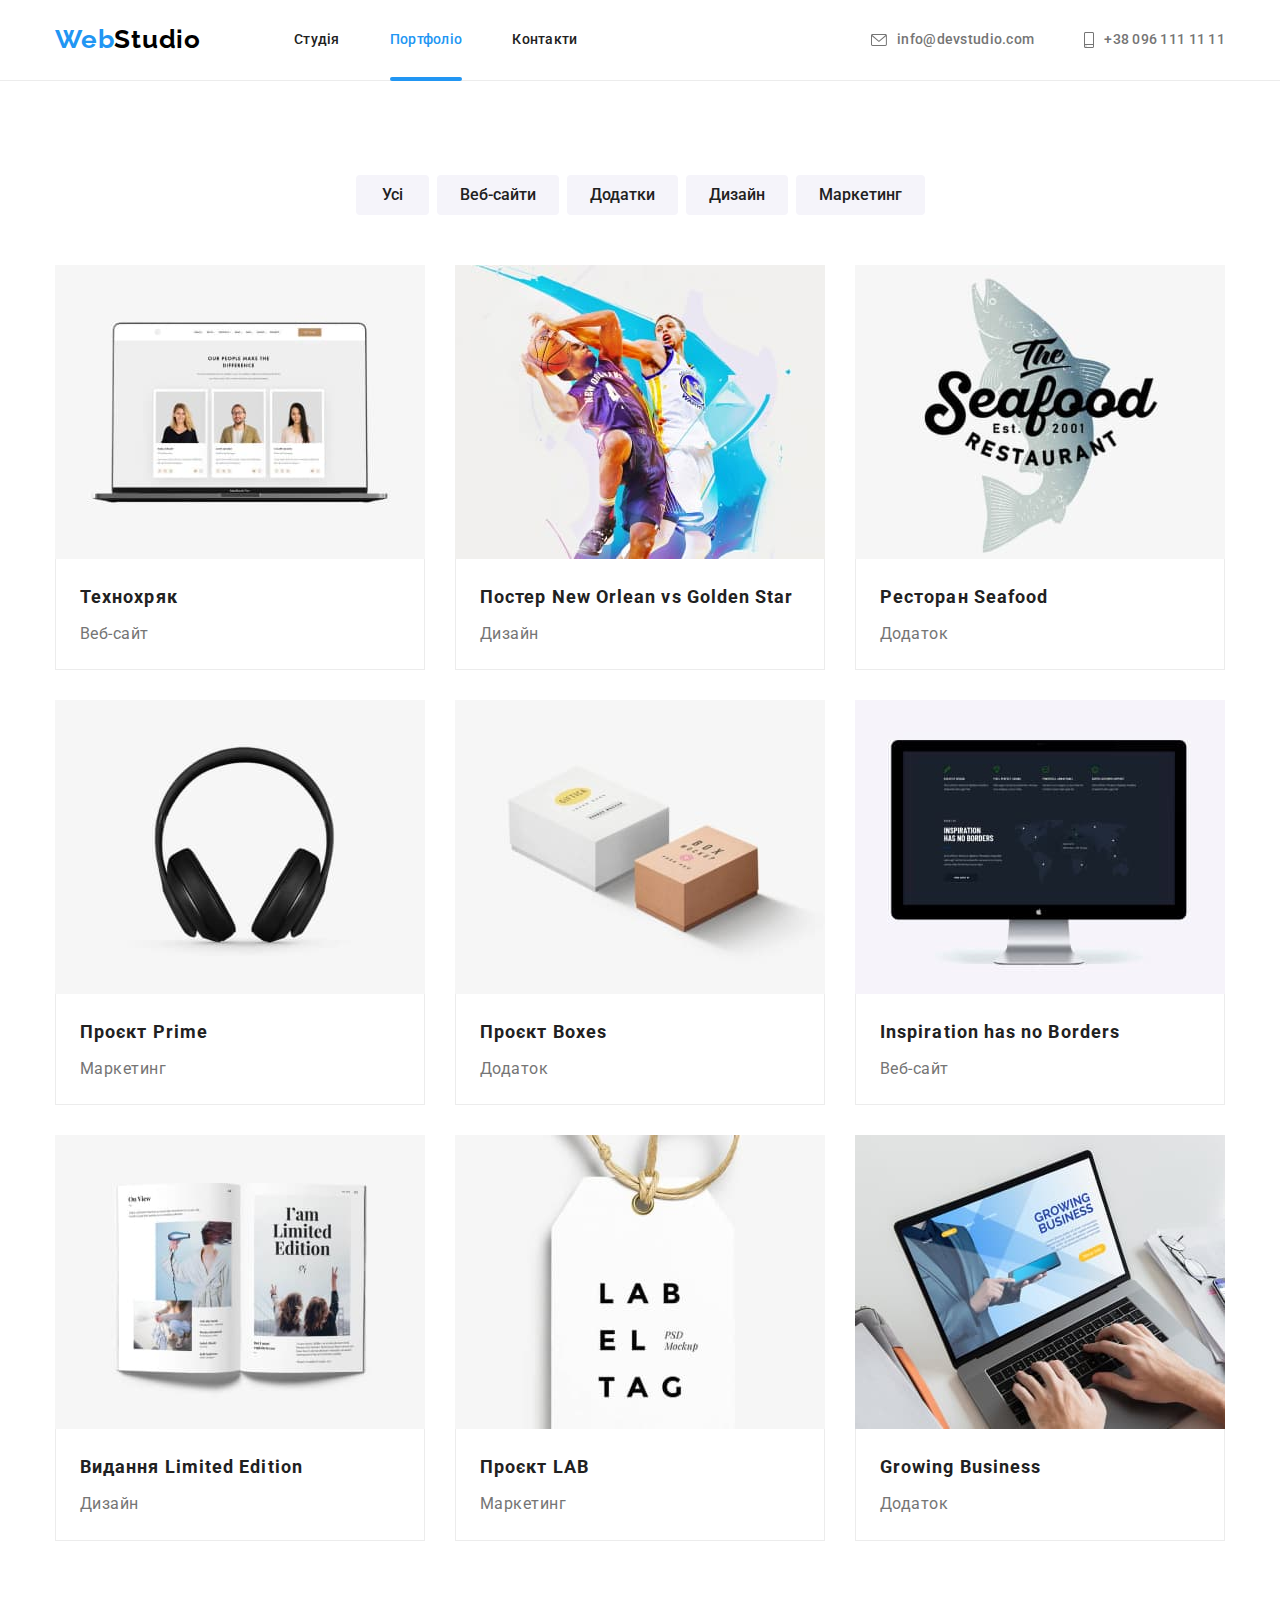
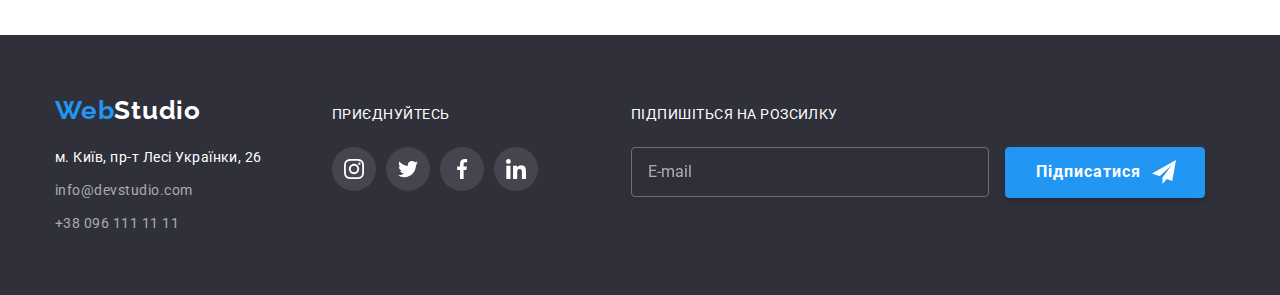
==== portfolio.html @ 05d3034f "6hw" ====
<!DOCTYPE html>
<html lang="uk">
  <head>
    <meta charset="UTF-8" />
    <meta http-equiv="X-UA-Compatible" content="IE=edge" />
    <meta name="viewport" content="width=device-width, initial-scale=1.0" />
    <title>Портфоліо</title>
    <link rel="preconnect" href="https://fonts.googleapis.com" />
    <link rel="preconnect" href="https://fonts.gstatic.com" crossorigin />
    <link
      href="https://fonts.googleapis.com/css2?family=Raleway:wght@700&family=Roboto:wght@400;500;700;900&display=swap"
      rel="stylesheet"
    />
    <link
      rel="stylesheet"
      href="https://cdn.jsdelivr.net/npm/modern-normalize@1.1.0/modern-normalize.min.css"
    />
    <link rel="stylesheet" href="./css/styles.css" />
  </head>
  <body>
    <header class="header">
      <div class="container top-line">
        <nav class="nav-container">
          <a href="#" class="logo">
            <span class="logo-blue">Web</span><span class="logo-black">Studio</span>
          </a>
          <ul class="site-nav">
            <li class="pages">
              <a href="./index.html" class="link">Студія</a>
            </li>
            <li class="pages">
              <a href="./portfolio.html" class="link current">Портфоліо</a>
            </li>
            <li class="pages">
              <a href="#" class="link">Контакти</a>
            </li>
          </ul>
        </nav>
        <ul class="contacts">
          <li class="item">
            <a href="mailto:info@devstudio.com" class="mail">
              <svg class="icon-mail">
                <use href="./images/icons.svg#icon-envelope"></use></svg
              >info@devstudio.com</a
            >
          </li>
          <li class="item">
            <a href="tel:+380961111111" class="tel">
              <svg class="icon-tel">
                <use href="./images/icons.svg#icon-smartphone"></use></svg
              >+38 096 111 11 11</a
            >
          </li>
        </ul>
      </div>
    </header>
    <main>
      <section class="portfolio section">
        <div class="container">
          <h1 class="visually-hidden">Портфоліо</h1>
          <ul class="filters">
            <li class="position">
              <button type="button" class="item">Усі</button>
            </li>
            <li class="position">
              <button type="button" class="item">Веб-сайти</button>
            </li>
            <li class="position">
              <button type="button" class="item">Додатки</button>
            </li>
            <li class="position">
              <button type="button" class="item">Дизайн</button>
            </li>
            <li class="position">
              <button type="button" class="item">Маркетинг</button>
            </li>
          </ul>
          <ul class="serv-list">
            <li class="serv-card">
              <a href="#" class="item">
                <div class="overlay-box">
                  <img
                    src="./images/portfolio/img1.jpg"
                    alt="Послуги-компанії"
                    width="370"
                    height="294"
                  />
                  <div class="overlay">
                    <p class="overlay-text">
                      Ресурс пропонує комплексні пропозиції з різним рівнем функціоналу та сервісів.
                      Все це дозволить відвідувачу отримати вичерпні відомості про компанію чи
                      приватну особу.
                    </p>
                  </div>
                </div>
                <div class="portfolio-list">
                  <h2 class="service">Технохряк</h2>
                  <p class="descrip">Веб-сайт</p>
                </div>
              </a>
            </li>
            <li class="serv-card">
              <a href="#" class="item">
                <div class="overlay-box">
                  <img
                    src="./images/portfolio/img2.jpg"
                    alt="Послуги-компанії"
                    width="370"
                    height="294"
                  />
                  <div class="overlay">
                    <p class="overlay-text">
                      Ресурс пропонує комплексні пропозиції з різним рівнем функціоналу та сервісів.
                      Все це дозволить відвідувачу отримати вичерпні відомості про компанію чи
                      приватну особу.
                    </p>
                  </div>
                </div>
                <div class="portfolio-list">
                  <h2 class="service">Постер New Orlean vs Golden Star</h2>
                  <p class="descrip">Дизайн</p>
                </div>
              </a>
            </li>
            <li class="serv-card">
              <a href="#" class="item">
                <div class="overlay-box">
                  <img
                    src="./images/portfolio/img3.jpg"
                    alt="Послуги-компанії"
                    width="370"
                    height="294"
                  />
                  <div class="overlay">
                    <p class="overlay-text">
                      Ресурс пропонує комплексні пропозиції з різним рівнем функціоналу та сервісів.
                      Все це дозволить відвідувачу отримати вичерпні відомості про компанію чи
                      приватну особу.
                    </p>
                  </div>
                </div>
                <div class="portfolio-list">
                  <h2 class="service">Ресторан Seafood</h2>
                  <p class="descrip">Додаток</p>
                </div>
              </a>
            </li>
            <li class="serv-card">
              <a href="#" class="item">
                <div class="overlay-box">
                  <img
                    src="./images/portfolio/img4.jpg"
                    alt="Послуги-компанії"
                    width="370"
                    height="294"
                  />
                  <div class="overlay">
                    <p class="overlay-text">
                      Ресурс пропонує комплексні пропозиції з різним рівнем функціоналу та сервісів.
                      Все це дозволить відвідувачу отримати вичерпні відомості про компанію чи
                      приватну особу.
                    </p>
                  </div>
                </div>
                <div class="portfolio-list">
                  <h2 class="service">Проєкт Prime</h2>
                  <p class="descrip">Маркетинг</p>
                </div>
              </a>
            </li>
            <li class="serv-card">
              <a href="#" class="item">
                <div class="overlay-box">
                  <img
                    src="./images/portfolio/img5.jpg"
                    alt="Послуги-компанії"
                    width="370"
                    height="294"
                  />
                  <div class="overlay">
                    <p class="overlay-text">
                      Ресурс пропонує комплексні пропозиції з різним рівнем функціоналу та сервісів.
                      Все це дозволить відвідувачу отримати вичерпні відомості про компанію чи
                      приватну особу.
                    </p>
                  </div>
                </div>
                <div class="portfolio-list">
                  <h2 class="service">Проєкт Boxes</h2>
                  <p class="descrip">Додаток</p>
                </div>
              </a>
            </li>
            <li class="serv-card">
              <a href="#" class="item">
                <div class="overlay-box">
                  <img
                    src="./images/portfolio/img6.jpg"
                    alt="Послуги-компанії"
                    width="370"
                    height="294"
                  />
                  <div class="overlay">
                    <p class="overlay-text">
                      Ресурс пропонує комплексні пропозиції з різним рівнем функціоналу та сервісів.
                      Все це дозволить відвідувачу отримати вичерпні відомості про компанію чи
                      приватну особу.
                    </p>
                  </div>
                </div>
                <div class="portfolio-list">
                  <h2 class="service">Inspiration has no Borders</h2>
                  <p class="descrip">Веб-сайт</p>
                </div>
              </a>
            </li>
            <li class="serv-card">
              <a href="#" class="item">
                <div class="overlay-box">
                  <img
                    src="./images/portfolio/img7.jpg"
                    alt="Послуги-компанії"
                    width="370"
                    height="294"
                  />
                  <div class="overlay">
                    <p class="overlay-text">
                      Ресурс пропонує комплексні пропозиції з різним рівнем функціоналу та сервісів.
                      Все це дозволить відвідувачу отримати вичерпні відомості про компанію чи
                      приватну особу.
                    </p>
                  </div>
                </div>
                <div class="portfolio-list">
                  <h2 class="service">Видання Limited Edition</h2>
                  <p class="descrip">Дизайн</p>
                </div>
              </a>
            </li>
            <li class="serv-card">
              <a href="#" class="item">
                <div class="overlay-box">
                  <img
                    src="./images/portfolio/img8.jpg"
                    alt="Послуги-компанії"
                    width="370"
                    height="294"
                  />
                  <div class="overlay">
                    <p class="overlay-text">
                      Ресурс пропонує комплексні пропозиції з різним рівнем функціоналу та сервісів.
                      Все це дозволить відвідувачу отримати вичерпні відомості про компанію чи
                      приватну особу.
                    </p>
                  </div>
                </div>
                <div class="portfolio-list">
                  <h2 class="service">Проєкт LAB</h2>
                  <p class="descrip">Маркетинг</p>
                </div>
              </a>
            </li>
            <li class="serv-card">
              <a href="#" class="item">
                <div class="overlay-box">
                  <img
                    src="./images/portfolio/img9.jpg"
                    alt="Послуги-компанії"
                    width="370"
                    height="294"
                  />
                  <div class="overlay">
                    <p class="overlay-text">
                      Ресурс пропонує комплексні пропозиції з різним рівнем функціоналу та сервісів.
                      Все це дозволить відвідувачу отримати вичерпні відомості про компанію чи
                      приватну особу.
                    </p>
                  </div>
                </div>
                <div class="portfolio-list">
                  <h2 class="service">Growing Business</h2>
                  <p class="descrip">Додаток</p>
                </div>
              </a>
            </li>
          </ul>
        </div>
      </section>
    </main>
    <footer class="footer">
      <div class="container">
        <div class="footer-adress">
          <a href="#" class="logo">
            <span class="logo-blue">Web</span><span class="logo-white">Studio</span>
          </a>
          <address class="adress-list">
            <ul class="list">
              <li class="footer-list">
                <a
                  class="city"
                  href="https://goo.gl/maps/ANjriqCPYeHtvhQw9"
                  target="_blank"
                  rel="noopener noreferrer nofollow"
                  >м. Київ, пр-т Лесі Українки, 26</a
                >
              </li>
              <li class="mail-footer footer-list">
                <a href="mailto:info@devstudio.com" class="mail">info@devstudio.com</a>
              </li>
              <li class="tel-footer footer-list">
                <a href="tel:+380961111111" class="tel">+38 096 111 11 11</a>
              </li>
            </ul>
          </address>
        </div>
        <div class="social">
          <p class="social-title">Приєднуйтесь</p>
          <ul class="social-links list">
            <li class="social-list">
              <a class="footer-link" href="#">
                <svg class="footer-icon">
                  <use href="./images/icons.svg#icon-instagram"></use>
                </svg>
              </a>
            </li>
            <li class="social-list">
              <a class="footer-link" href="#">
                <svg class="footer-icon">
                  <use href="./images/icons.svg#icon-twitter"></use>
                </svg>
              </a>
            </li>
            <li class="social-list">
              <a class="footer-link" href="#">
                <svg class="footer-icon">
                  <use href="./images/icons.svg#icon-facebook"></use>
                </svg>
              </a>
            </li>
            <li class="social-list">
              <a class="footer-link" href="#">
                <svg class="footer-icon">
                  <use href="./images/icons.svg#icon-linkedin"></use>
                </svg>
              </a>
            </li>
          </ul>
        </div>
        <div class="subscribe-news">
          <p class="news-title">Підпишіться на розсилку</p>
          <form class="footer-form">
            <label for="mail"></label>
            <input type="email" name="email" id="mail" placeholder="E-mail" autocomplete="on" />
            <button class="submit" type="submit">
              Підписатися
              <svg class="icon-btn" width="24" height="24">
                <use href="./images/icons.svg#icon-send"></use>
              </svg>
            </button>
          </form>
        </div>
      </div>
    </footer>
  </body>
</html>
---- css/styles.css ----
:root {
  --main-color: #212121;
  --grey: #757575;
  --footer-mail-number: rgba(255, 255, 255, 0.6);
  --white: #ffffff;
  --blue: #2196f3;
  --black: #000000;
  --list-gap: 30px;
}
*,
*::before *::after {
  box-sizing: inherit;
}
h1,
h2,
h3,
h4,
h5,
h6,
p,
ul {
  margin: 0;
  padding: 0;
}
ul {
  list-style: none;
}
.link {
  text-decoration: none;
}
img {
  display: block;
  max-width: 100%;
  height: auto;
}
img:last-child {
  margin: 0;
}
button {
  cursor: pointer;
}
body {
  color: var(--main-color);
  background-color: var(--white);
  font-family: 'Roboto', sans-serif;
  letter-spacing: 0.03em;
}
.section {
  padding-top: 94px;
  padding-bottom: 94px;
}
.container {
  width: 1200px;
  padding-left: 15px;
  padding-right: 15px;
  margin: 0 auto;
}
/*Навігація*/
.header {
  border-bottom: 1px solid #ececec;
}
.top-line {
  display: flex;
  align-items: center;
}
.logo {
  letter-spacing: 0.03em;
}
.top-line .logo {
  font-family: 'Raleway', sans-serif;
  font-weight: 700;
  font-size: 26px;
  line-height: 1.2;
  text-decoration: none;
}
.logo .logo-blue {
  color: var(--blue);
}
.logo .logo-black {
  color: var(--black);
}
.logo .logo-white {
  color: var(--white);
}

.nav-container {
  display: flex;
  align-items: center;
}
.site-nav {
  display: flex;
  margin-left: 93px;
}

.site-nav .pages:not(:last-child) {
  margin-right: 50px;
}

.site-nav .link {
  color: var(--main-color);
  font-weight: 500;
  font-size: 14px;
  line-height: 1.1;
  letter-spacing: 0.02em;
  text-decoration: none;
  display: inline-block;
  padding-top: 32px;
  padding-bottom: 32px;
  position: relative;
  transition: color 250ms cubic-bezier(0.4, 0, 0.2, 1);
}
.site-nav .link::after {
  position: absolute;
  content: '';
  left: 0;
  bottom: -1px;
  display: block;
  width: 100%;
  height: 4px;
  background-color: #2196f3;
  border-radius: 2px;
  transform: scaleX(0);
  transition: transform 250ms cubic-bezier(0.4, 0, 0.2, 1);
}

.site-nav .link:hover,
.site-nav .link:focus {
  color: var(--blue);
}
.site-nav .current {
  color: var(--blue);
}
.site-nav .link.current::after {
  position: absolute;
  content: '';
  height: 4px;
  width: 100%;
  border-radius: 2px;
  background-color: var(--blue);
  bottom: -1px;
  left: 0;
  transform: scaleX(1);
  transition: transform 250ms cubic-bezier(0.4, 0, 0.2, 1);
}

.site-nav .link:hover::after,
.site-nav .link:focus::after {
  transform: scaleX(1);
}

.contacts {
  display: flex;
  align-items: center;
  margin-left: auto;
}

.contacts .item:not(:last-child) {
  margin-right: 50px;
}

.contacts .mail,
.contacts .tel {
  color: var(--grey);
  font-weight: 500;
  font-size: 14px;
  line-height: 1.1;
  letter-spacing: 0.02em;
  text-decoration: none;
  padding-top: 32px;
  padding-bottom: 32px;
  transition: color 250ms cubic-bezier(0.4, 0, 0.2, 1);
}
.contacts .mail:hover,
.contacts .mail:focus,
.contacts .tel:hover,
.contacts .tel:focus {
  color: var(--blue);
}
.icon-mail {
  width: 16px;
  height: 12px;
  margin-right: 10px;
  fill: currentColor;
}

.icon-mail:hover,
.icon-mail:focus {
  color: var(--blue);
}
.item .mail {
  display: flex;
  justify-content: center;
  align-items: center;
}
.icon-tel {
  width: 10px;
  height: 16px;
  margin-right: 10px;
  fill: currentColor;
}
.icon-tel:hover,
.icon-tel:focus {
  color: var(--blue);
}
.item .tel {
  display: flex;
  justify-content: center;
  align-items: center;
}
/*Герой*/
.hero {
  background-color: #2f303a;
  max-width: 1600px;
  margin-left: auto;
  margin-right: auto;
  padding-top: 200px;
  padding-bottom: 200px;
  color: var(--white);
  text-align: center;
  background-image: linear-gradient(to right, rgba(47, 48, 58, 0.4), rgba(47, 48, 58, 0.4)),
    url(../images/bg.jpg);
  background-repeat: no-repeat;
  background-position: center;
  background-size: cover;
}
.hero-title {
  color: var(--white);
  font-weight: 900;
  font-size: 44px;
  line-height: 1.36;
  width: 696px;
  margin: 0 auto;
  margin-bottom: 30px;
  letter-spacing: 0.06em;
  text-transform: uppercase;
  text-align: center;
}
.modal-btn {
  color: var(--white);
  background-color: var(--blue);
  font-weight: 700;
  font-size: 16px;
  line-height: 1.8;
  display: inline-block;
  text-align: center;
  letter-spacing: 0.06em;
  text-decoration: none;
  border-radius: 4px;
  padding: 10px 32px;
  box-shadow: 0px 4px 4px rgba(0, 0, 0, 0.15);
  min-width: 200px;
  border: 0;
}
.modal-btn:hover .modal-btn:focus {
  color: var(--blue);
}
/*cекція1*/
.features-desc {
  color: var(--grey);
  font-family: 'Roboto';
  font-weight: 400;
  font-size: 14px;
  line-height: 1.7;
  margin-top: 0px;
  margin-bottom: 0px;
}
.features-title {
  font-weight: 700;
  font-size: 14px;
  line-height: 1.14;
  text-transform: uppercase;
  margin-top: 0px;
  margin-bottom: 10px;
}
.features-list {
  display: flex;
  gap: 30px;
}
.features-list > .features-card {
  width: calc((100% - 90px) / 4);
  margin-right: 0;
}
.features-list:nth-child(4) {
  margin-right: 0px;
}
.pic-bg {
  background-color: #f5f4fa;
  width: 270px;
  height: 120px;
  display: flex;
  align-items: center;
  justify-content: center;
  margin-bottom: 30px;
  border-radius: 4px;
}
.pic {
  height: 70px;
  width: 70px;
}
/*Сервіси*/
.services {
  padding-top: 0;
}
.services-title,
.team-title {
  font-weight: 700;
  font-size: 36px;
  line-height: 1.17;
  text-align: center;
  margin-bottom: 50px;
}
.services-list {
  display: flex;
  gap: 30px;
}
.services-list > .services-card {
  width: calc((100% - 60px) / 3);
  margin-right: 0;
}

.services-list:nth-child(3) {
  margin-right: 0px;
}
.services-card .link {
  display: block;
}
.services-describe {
  font-family: 'Roboto', sans-serif;
  font-weight: 700;
  color: var(--white);
  letter-spacing: 0.03em;
  font-size: 14px;
  line-height: 1.17;
  text-transform: uppercase;
  display: flex;
  position: absolute;
  width: 100%;
  height: 70px;
  left: 0;
  bottom: 0;
  justify-content: center;
  align-items: center;
  background-color: rgba(47, 48, 58, 0.8);
}
.services-overlay {
  position: relative;
}
/*Команда*/
.team {
  background-color: #f5f4fa;
}
.team .team-member {
  font-weight: 500;
  font-size: 16px;
  line-height: 1.2;
  margin-bottom: 10px;
}
.team .position {
  color: var(--grey);
  margin-bottom: 16px;
}
.team-list {
  display: flex;
  gap: 30px;
}
.team-card {
  text-align: center;
  width: calc((100% - 90px) / 4);
  margin-right: 0;
  background-color: var(--white);
  box-shadow: 0px 1px 3px rgba(0, 0, 0, 0.12), 0px 1px 1px rgba(0, 0, 0, 0.14),
    0px 2px 1px rgba(0, 0, 0, 0.2);
  border-radius: 0px 0px 4px 4px;
}
.team-list:nth-child(4) {
  margin-right: 0px;
}
.team-div {
  background-color: var(--white);
  padding-top: 30px;
  padding-bottom: 30px;
}
.team-link {
  display: flex;
  color: #afb1b8;
  text-decoration: none;
  width: 44px;
  height: 44px;
  border-radius: 50px;
  justify-content: center;
  align-items: center;
  transition: background-color 250ms cubic-bezier(0.4, 0, 0.2, 1),
    color 250ms cubic-bezier(0.4, 0, 0.2, 1);
}
.team-link:nth-child(:first-child) {
  margin-left: 0;
}
.social-links {
  display: flex;
  justify-content: center;
  align-items: center;
}
.team-icon {
  width: 20px;
  height: 20px;
  fill: currentColor;
}

.team-link:hover,
.team-link:focus {
  color: var(--white);
  background-color: var(--blue);
}
/*Клієнти*/
.clients {
  text-align: center;
}
.clients-title {
  font-family: 'Roboto';
  font-size: 36px;
  font-weight: 700;
  line-height: 1.17;
  margin-bottom: 50px;
}
.clients-card {
  display: flex;
}

.clients-link {
  display: flex;
  justify-content: center;
  align-items: center;
  border: 1px solid #afb1b8;
  color: #afb1b8;
  border-radius: 4px;
  width: 170px;
  height: 90px;
  transition: color 250ms cubic-bezier(0.4, 0, 0.2, 1), border 250ms cubic-bezier(0.4, 0, 0.2, 1),
    fill 250ms cubic-bezier(0.4, 0, 0.2, 1);
}
.clients-list {
  margin-right: 30px;
}

.clients-list:last-child {
  margin-right: 0px;
}

.clients-link:hover,
.clients-link:focus {
  color: var(--blue);
  border-color: var(--blue);
}
.clients-icon {
  width: 106px;
  height: 60px;
  fill: currentColor;
}
/*======Футер========*/
.footer .container {
  display: flex;
  align-items: baseline;
}
.footer {
  background-color: #2f303a;
  padding: 60px 0;
}

.footer .logo {
  display: inline-block;
  font-family: 'Raleway', sans-serif;
  font-weight: 700;
  font-size: 26px;
  line-height: 1.2;
  text-decoration: none;
}
.adress-list {
  font-weight: 400;
  font-size: 14px;
  line-height: 1.7;
  margin-top: 20px;
}
.adress-list .city {
  color: var(--white);
  text-decoration: none;
  font-style: normal;
  transition: color 250ms cubic-bezier(0.4, 0, 0.2, 1);
}

.adress-list .mail,
.adress-list .tel {
  color: var(--footer-mail-number);
  text-decoration: none;
  font-style: normal;
  transition: color 250ms cubic-bezier(0.4, 0, 0.2, 1);
}
.adress-list .city:hover,
.adress-list .mail:hover,
.adress-list .tel:hover {
  color: var(--blue);
}

.mail-footer,
.tel-footer {
  margin-top: 9px;
  margin-bottom: 0px;
}

.social {
  margin-left: 70px;
}

.social-title {
  color: var(--white);
  font-family: 'Roboto';
  font-weight: 700;
  font-size: 14px;
  line-height: 1.7;
  text-transform: uppercase;
  margin-top: 0px;
  margin-bottom: 20px;
}
.footer-link {
  display: flex;
  align-items: center;
  justify-content: center;
  width: 44px;
  height: 44px;
  border-radius: 50px;
  color: var(--white);
  background-color: rgba(255, 255, 255, 0.1);
  transition: background-color 250ms cubic-bezier(0.4, 0, 0.2, 1);
}
.social-list {
  margin-right: 10px;
}
.social-list:last-child {
  margin-right: 0;
}
.footer-link:hover,
.footer-link:focus {
  background-color: var(--blue);
}
.footer-icon {
  width: 20px;
  height: 20px;
  fill: currentColor;
}
.social-title,
.news-title {
  color: var(--white);
  font-family: 'Roboto';
  font-weight: 400;
  font-size: 14px;
  line-height: 1.7;
  margin-top: 0px;
  margin-bottom: 20px;
  text-transform: uppercase;
}
.subscribe-news {
  margin-left: 93px;
}
.subscribe-news input {
  color: var(--footer-mail-number);
}
.icon-btn {
  fill: var(--white);
}
/*Потфоліо кнопки*/
.filters .item {
  color: var(--main-color);
  background-color: #f5f4fa;
  border: 1px solid transparent;
  font-weight: 500;
  font-size: 16px;
  line-height: 1.6;
  text-align: center;
  text-decoration: none;
  display: inline-block;
  border-radius: 4px;
  padding: 6px 22px 6px 22px;
  min-width: 73px;
  outline: none;
  transition: color 250ms cubic-bezier(0.4, 0, 0.2, 1),
    background-color 250ms cubic-bezier(0.4, 0, 0.2, 1),
    box-shadow 250ms cubic-bezier(0.4, 0, 0.2, 1);
}

.filters .position :hover,
.filters .position :focus {
  color: var(--white);
  background-color: var(--blue);
  box-shadow: 0px 3px 1px rgba(0, 0, 0, 0.1), 0px 1px 2px rgba(0, 0, 0, 0.08),
    0px 2px 2px rgba(0, 0, 0, 0.12);
}

.filters {
  display: flex;
  flex-wrap: wrap;
  justify-content: center;
  margin-bottom: 50px;
}

.filters :not(:last-child) {
  margin-right: 8px;
}
/*Портфоліо Список*/
.serv-list .service {
  color: var(--main-color);
  font-weight: 700;
  font-size: 18px;
  line-height: 2;
  letter-spacing: 0.06em;
  margin-top: 0px;
  margin-bottom: 4px;
}
.portfolio-list {
  padding: 20px 24px;
  border-top: 0;
  border-left: 1px solid #ececec;
  border-right: 1px solid #ececec;
  border-bottom: 1px solid #ececec;
}
.serv-list .descrip {
  color: var(--grey);
  font-family: 'Roboto';
  font-weight: 400;
  font-size: 16px;
  line-height: 1.9;
  letter-spacing: 0.03em;
}

.serv-list .item {
  text-decoration: none;
  display: block;
  transition: box-shadow 250ms cubic-bezier(0.4, 0, 0.2, 1);
}

.serv-list {
  display: flex;
  flex-wrap: wrap;
  gap: 30px;
}
.serv-card {
  width: calc((100% - 60px) / 3);
  background-color: var(--white);
}
.serv-list .item:hover,
.serv-list .item:focus {
  box-shadow: 0px 4px 4px rgba(0, 0, 0, 0.25), 0px 4px 4px rgba(0, 0, 0, 0.06),
    1px 4px 6px rgba(0, 0, 0, 0.16);
}

.serv-list:nth-child(3n) {
  margin-right: 0;
}
.overlay-box {
  position: relative;
  overflow: hidden;
}

.overlay-text {
  font-size: 18px;
  font-weight: 400;
  line-height: 1.55;
  text-align: left;
  color: var(--white);
  margin: 0;
}

.overlay {
  position: absolute;
  bottom: 0;
  left: 0;
  width: 100%;
  height: 100%;
  padding: 63px 24px;
  background-color: rgba(33, 150, 243, 0.9);
  transform: translateY(100%);
  opacity: 0;
  transition: transform 250ms cubic-bezier(0.4, 0, 0.2, 1),
    opacity 250ms cubic-bezier(0.4, 0, 0.2, 1);
}

.serv-list .item:hover .overlay {
  transform: translateY(0);
  opacity: 1;
  transition: transform 250ms cubic-bezier(0.4, 0, 0.2, 1);
}
/*хідден*/
.visually-hidden {
  position: absolute;
  width: 1px;
  height: 1px;
  margin: -1px;
  border: 0;
  padding: 0;
  white-space: nowrap;
  clip-path: inset(100%);
  clip: rect(0 0 0 0);
  overflow: hidden;
}
/*modal*/
.backdrop {
  position: fixed;
  display: flex;
  align-items: center;
  justify-content: center;
  width: 100vw;
  height: 100vh;
  background-color: rgba(0, 0, 0, 0.2);
  top: 0;
  transition: opacity 250ms cubic-bezier(0.4, 0, 0.2, 1),
    visibility 250ms cubic-bezier(0.4, 0, 0.2, 1);
}

.backdrop.is-hidden {
  opacity: 0;
  visibility: hidden;
  pointer-events: none;
}

.backdrop.is-hidden .modal {
  transform: scale(2);
}

.modal {
  height: 581px;
  width: 528px;
  min-height: 581px;
  background-color: var(--white);
  position: absolute;
  left: 50%;
  top: 50%;
  transform: translate(-50%, -50%) scale(1);
  border-radius: 4px;
  transition: transform 250ms cubic-bezier(0.4, 0, 0.2, 1);
  padding: 40px;
}

.close-btn {
  position: absolute;
  display: flex;
  align-items: center;
  justify-content: center;
  right: 8px;
  top: 8px;
  color: var(--white);
  background-color: var(--white);
  border-radius: 50%;
  width: 30px;
  height: 30px;
  border: 1px solid #000000;
  transition: display 250ms cubic-bezier(0.4, 0, 0.2, 1);
}
.close-btn:hover,
.close-btn:focus {
  fill: var(--blue);
}
.icon-vector {
  fill: currentColor;
}

input:hover + .form-icon {
  fill: var(--blue);
}
input:focus + .form-icon {
  fill: var(--blue);
}

.input-wrapper input:focus,
.input-wrapper input:hover {
  border-color: var(--blue);
  outline-color: var(--blue);
}
.signup-form textarea:focus,
.signup-form textarea:hover {
  border-color: var(--blue);
  outline-color: var(--blue);
}

.check-input {
  position: absolute;
  width: 1px;
  height: 1px;
  margin: -1px;
  border: 0;
  padding: 0;
  white-space: nowrap;
  clip-path: inset(100%);
  clip: rect(0 0 0 0);
  overflow: hidden;
}
.check-icon {
  display: block;
  width: 16px;
  fill: var(--white);
  height: 15px;
  border: 2px solid var(--main-color);
  color: var(--white);
  margin-right: 8.38px;
  border-radius: 2px;
  background-color: inherit;
  transition: background-color 250ms cubic-bezier(0.4, 0, 0.2, 1);
}

.check-icon use {
  display: none;
}
.check-input:checked + .check-icon use {
  display: inline-block;
}
.check-input:checked + .check-icon {
  border: none;
  background-color: var(--blue);
}

.checkbox-wrapper {
  display: flex;
  align-items: center;
  justify-content: center;
}

textarea {
  resize: none;
  border: 1px solid rgba(33, 33, 33, 0.2);
  padding: 12px 16px;
  height: 120px;
  width: 448px;
  border-radius: 4px;
  transition: border-color 250ms cubic-bezier(0.4, 0, 0.2, 1);
}
.form-comment textarea::placeholder {
  font-size: 12px;
  font-weight: 400;
  line-height: 1.16;
  letter-spacing: 0.01em;
  color: rgba(117, 117, 117, 0.5);
}

.signup-form {
  text-align: center;
}
.form-field {
  margin-bottom: 10px;
  display: flex;
  flex-direction: column;
}
.form-title,
.form-checkbox {
  margin-top: 0;
  margin-bottom: 30px;
}

.form-title {
  font-size: 20px;
  font-weight: 700;
  line-height: 1.15;
  text-align: center;
  color: var(--main-color);
  margin-bottom: 12px;
}
.form-checkbox {
  font-size: 14px;
  font-weight: 400;
  line-height: 1.71;
  text-align: left;
  color: var(--grey);
}
.form-checkbox a {
  color: var(--blue);
  text-decoration-line: underline;
  cursor: pointer;
  transition: transform 250ms cubic-bezier(0.4, 0, 0.2, 1);
}
.form-comment {
  margin-bottom: 20px;
  display: flex;
  flex-direction: column;
}
.form-field input {
  margin: 0;
  border: 1px solid rgba(33, 33, 33, 0.2);
  border-radius: 4px;
  padding: 10px 30px;
  padding-left: 42px;
  width: 100%;
  transition: border-color 250ms cubic-bezier(0.4, 0, 0.2, 1);
  font: inherit;
  line-height: 1.13;
}
.input-wrapper {
  position: relative;
}
.form-icon {
  position: absolute;
  top: 11px;
  left: 12px;
  color: var(--white);
  transition: fill 250ms cubic-bezier(0.4, 0, 0.2, 1);
}

.form-field label,
.form-comment label {
  margin-bottom: 4px;
  font-size: 12px;
  font-weight: 400;
  line-height: 1.16;
  letter-spacing: 0.01em;
  text-align: left;
  color: var(--grey);
}
.btn-submit {
  color: var(--white);
  background-color: var(--blue);
  font-weight: 700;
  font-size: 16px;
  line-height: 1.8;
  letter-spacing: 0.06em;
  text-decoration: none;
  display: inline-block;
  border-radius: 4px;
  padding: 10px 52px 10px 52px;
  min-width: 200px;
  border: 1px solid var(--blue);
  box-shadow: 0px 4px 4px rgba(0, 0, 0, 0.15);
  transition: background-color 250ms cubic-bezier(0.4, 0, 0.2, 1);
}
.btn-submit:focus,
.btn-submit:hover {
  background-color: #188ce8;
}

.subscribe-news [type='submit'] {
  color: var(--white);
  background-color: var(--blue);
  font-weight: 700;
  font-size: 16px;
  line-height: 1.8;
  letter-spacing: 0.06em;
  text-decoration: none;
  display: inline-block;
  border-radius: 4px;
  padding: 10px 62px 10px 28px;
  min-width: 200px;
  min-height: 50px;
  border: 1px solid var(--blue);
  cursor: pointer;
  box-shadow: 0px 4px 4px rgba(0, 0, 0, 0.15);
  margin-left: 12px;
}

.footer-form input::placeholder {
  font-weight: 400;
  font-size: 16px;
  line-height: 1.25;
  color: rgba(255, 255, 255, 0.6);
}
.footer-form input {
  margin: 0;
  padding: 0;
  width: 358px;
  height: 50px;
  border: 1px solid rgba(255, 255, 255, 0.3);
  filter: drop-shadow(0px 4px 4px rgba(0, 0, 0, 0.15));
  border-radius: 4px;
  background-color: transparent;
  padding: 15px 16px;
}
.footer-form input:focus {
  color: rgba(255, 255, 255, 0.6);
  border: 1px solid rgba(255, 255, 255, 0.3);
  background-color: transparent;
}
.submit {
  position: relative;
}

.icon-btn {
  color: var(--white);
  position: absolute;
  top: 50%;
  right: 28px;
  transform: translateY(-50%);
}
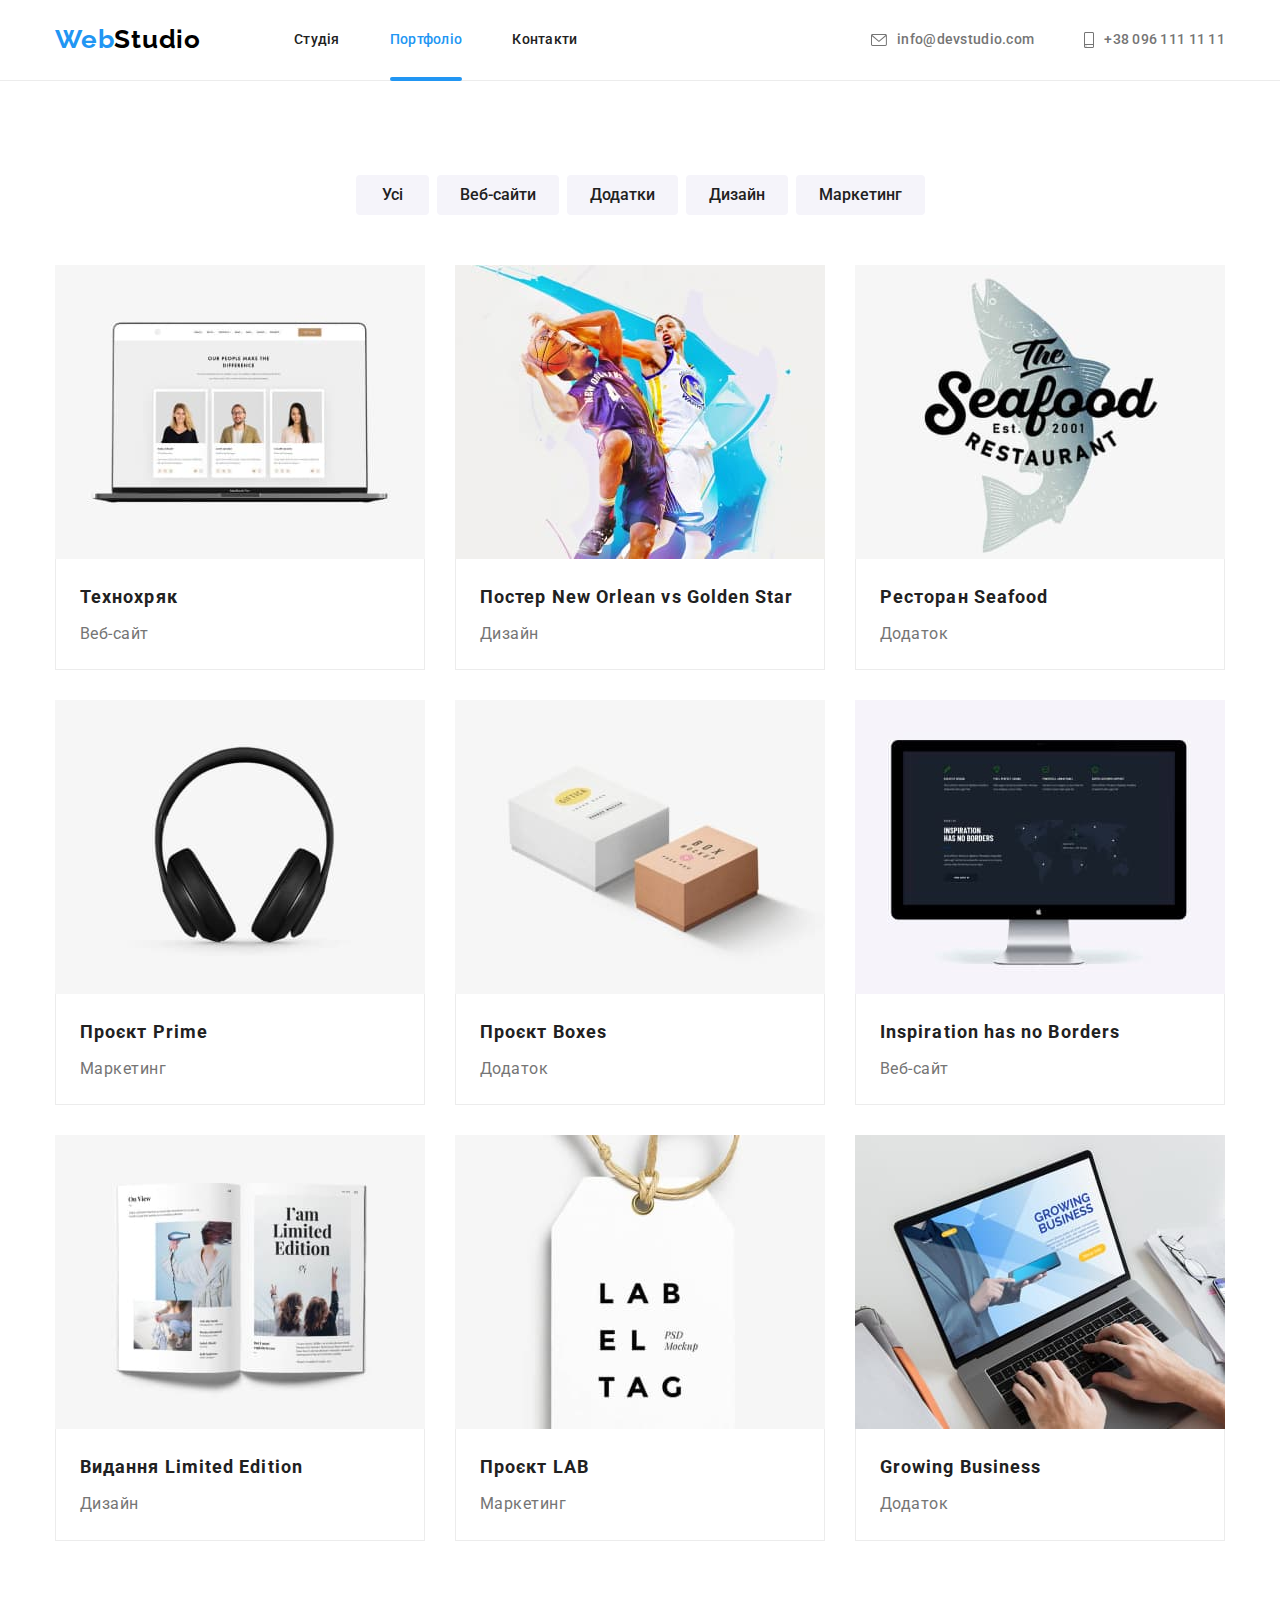
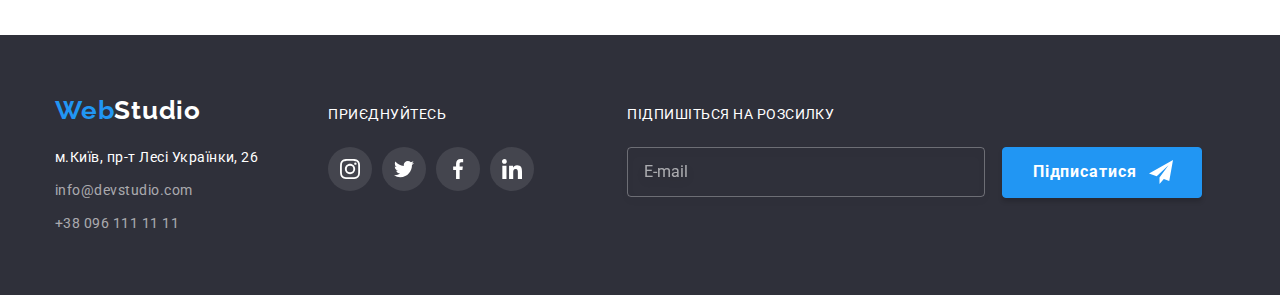
==== commit ad50c9ff: "class" ====
--- a/portfolio.html
+++ b/portfolio.html
@@ -18,37 +18,40 @@
     <link rel="stylesheet" href="./css/styles.css" />
   </head>
   <body>
-    <header class="header">
-      <div class="container top-line">
-        <nav class="nav-container">
-          <a href="#" class="logo">
-            <span class="logo-blue">Web</span><span class="logo-black">Studio</span>
+    <header class="page-header">
+      <div class="container page-header__container">
+        <nav class="page-header__nav">
+          <a href="./index.html" class="logo">
+            <span class="logo logo--blue">Web</span><span class="logo logo--black">Studio</span>
           </a>
           <ul class="site-nav">
-            <li class="pages">
-              <a href="./index.html" class="link">Студія</a>
-            </li>
-            <li class="pages">
-              <a href="./portfolio.html" class="link current">Портфоліо</a>
-            </li>
-            <li class="pages">
-              <a href="#" class="link">Контакти</a>
+            <li class="site-nav__list">
+              <a class="site-nav__link" href="./index.html">Студія</a>
+            </li>
+            <li class="site-nav__list">
+              <a class="site-nav__link site-nav__link--current" href="./portfolio.html"
+                >Портфоліо</a
+              >
+            </li>
+            <li class="site-nav__list">
+              <a class="site-nav__link" href="#">Контакти</a>
             </li>
           </ul>
         </nav>
         <ul class="contacts">
-          <li class="item">
-            <a href="mailto:info@devstudio.com" class="mail">
-              <svg class="icon-mail">
+          <li class="list-contacts__item">
+            <a href="mailto:info@devstudio.com" class="list-contacts__link">
+              <svg class="list-contacts__icon--mail">
                 <use href="./images/icons.svg#icon-envelope"></use></svg
               >info@devstudio.com</a
             >
           </li>
-          <li class="item">
-            <a href="tel:+380961111111" class="tel">
-              <svg class="icon-tel">
-                <use href="./images/icons.svg#icon-smartphone"></use></svg
-              >+38 096 111 11 11</a
+          <li class="list-contacts__item">
+            <a href="tel:+380961111111" class="list-contacts__link">
+              <svg class="list-contacts__icon--tel">
+                <use href="./images/icons.svg#icon-smartphone"></use>
+              </svg>
+              +38 096 111 11 11</a
             >
           </li>
         </ul>
@@ -59,25 +62,25 @@
         <div class="container">
           <h1 class="visually-hidden">Портфоліо</h1>
           <ul class="filters">
-            <li class="position">
-              <button type="button" class="item">Усі</button>
-            </li>
-            <li class="position">
-              <button type="button" class="item">Веб-сайти</button>
-            </li>
-            <li class="position">
-              <button type="button" class="item">Додатки</button>
-            </li>
-            <li class="position">
-              <button type="button" class="item">Дизайн</button>
-            </li>
-            <li class="position">
-              <button type="button" class="item">Маркетинг</button>
+            <li class="filters__item">
+              <button type="button" class="filters__button">Усі</button>
+            </li>
+            <li class="filters__item">
+              <button type="button" class="filters__button">Веб-сайти</button>
+            </li>
+            <li class="filters__item">
+              <button type="button" class="filters__button">Додатки</button>
+            </li>
+            <li class="filters__item">
+              <button type="button" class="filters__button">Дизайн</button>
+            </li>
+            <li class="filters__item">
+              <button type="button" class="filters__button">Маркетинг</button>
             </li>
           </ul>
-          <ul class="serv-list">
-            <li class="serv-card">
-              <a href="#" class="item">
+          <ul class="projects-list">
+            <li class="projects-list__card">
+              <a href="#" class="projects-list__link">
                 <div class="overlay-box">
                   <img
                     src="./images/portfolio/img1.jpg"
@@ -99,8 +102,8 @@
                 </div>
               </a>
             </li>
-            <li class="serv-card">
-              <a href="#" class="item">
+            <li class="projects-list__card">
+              <a href="#" class="projects-list__link">
                 <div class="overlay-box">
                   <img
                     src="./images/portfolio/img2.jpg"
@@ -122,8 +125,8 @@
                 </div>
               </a>
             </li>
-            <li class="serv-card">
-              <a href="#" class="item">
+            <li class="projects-list__card">
+              <a href="#" class="projects-list__link">
                 <div class="overlay-box">
                   <img
                     src="./images/portfolio/img3.jpg"
@@ -145,8 +148,8 @@
                 </div>
               </a>
             </li>
-            <li class="serv-card">
-              <a href="#" class="item">
+            <li class="projects-list__card">
+              <a href="#" class="projects-list__link">
                 <div class="overlay-box">
                   <img
                     src="./images/portfolio/img4.jpg"
@@ -168,8 +171,8 @@
                 </div>
               </a>
             </li>
-            <li class="serv-card">
-              <a href="#" class="item">
+            <li class="projects-list__card">
+              <a href="#" class="projects-list__link">
                 <div class="overlay-box">
                   <img
                     src="./images/portfolio/img5.jpg"
@@ -191,8 +194,8 @@
                 </div>
               </a>
             </li>
-            <li class="serv-card">
-              <a href="#" class="item">
+            <li class="projects-list__card">
+              <a href="#" class="projects-list__link">
                 <div class="overlay-box">
                   <img
                     src="./images/portfolio/img6.jpg"
@@ -214,8 +217,8 @@
                 </div>
               </a>
             </li>
-            <li class="serv-card">
-              <a href="#" class="item">
+            <li class="projects-list__card">
+              <a href="#" class="projects-list__link">
                 <div class="overlay-box">
                   <img
                     src="./images/portfolio/img7.jpg"
@@ -237,8 +240,8 @@
                 </div>
               </a>
             </li>
-            <li class="serv-card">
-              <a href="#" class="item">
+            <li class="projects-list__card">
+              <a href="#" class="projects-list__link">
                 <div class="overlay-box">
                   <img
                     src="./images/portfolio/img8.jpg"
@@ -260,8 +263,8 @@
                 </div>
               </a>
             </li>
-            <li class="serv-card">
-              <a href="#" class="item">
+            <li class="projects-list__card">
+              <a href="#" class="projects-list__link">
                 <div class="overlay-box">
                   <img
                     src="./images/portfolio/img9.jpg"
@@ -288,27 +291,29 @@
       </section>
     </main>
     <footer class="footer">
-      <div class="container">
+      <div class="container footer__container">
         <div class="footer-adress">
           <a href="#" class="logo">
-            <span class="logo-blue">Web</span><span class="logo-white">Studio</span>
+            <span class="logo--blue">Web</span><span class="logo--white">Studio</span>
           </a>
           <address class="adress-list">
             <ul class="list">
               <li class="footer-list">
                 <a
-                  class="city"
+                  class="address-list__city"
                   href="https://goo.gl/maps/ANjriqCPYeHtvhQw9"
                   target="_blank"
                   rel="noopener noreferrer nofollow"
-                  >м. Київ, пр-т Лесі Українки, 26</a
+                  >м.Київ, пр-т Лесі Українки, 26</a
                 >
               </li>
-              <li class="mail-footer footer-list">
-                <a href="mailto:info@devstudio.com" class="mail">info@devstudio.com</a>
+              <li class="footer-list">
+                <a href="mailto:info@devstudio.com" class="address-list__link"
+                  >info@devstudio.com</a
+                >
               </li>
-              <li class="tel-footer footer-list">
-                <a href="tel:+380961111111" class="tel">+38 096 111 11 11</a>
+              <li class="footer-list">
+                <a href="tel:+380961111111" class="address-list__link">+38 096 111 11 11</a>
               </li>
             </ul>
           </address>
--- a/css/styles.css
+++ b/css/styles.css
@@ -56,34 +56,34 @@
   margin: 0 auto;
 }
 /*Навігація*/
-.header {
+.page-header {
   border-bottom: 1px solid #ececec;
 }
-.top-line {
+.page-header__container {
   display: flex;
   align-items: center;
 }
 .logo {
   letter-spacing: 0.03em;
 }
-.top-line .logo {
+.page-header__container .logo {
   font-family: 'Raleway', sans-serif;
   font-weight: 700;
   font-size: 26px;
   line-height: 1.2;
   text-decoration: none;
 }
-.logo .logo-blue {
+.logo .logo--blue {
   color: var(--blue);
 }
-.logo .logo-black {
+.logo .logo--black {
   color: var(--black);
 }
-.logo .logo-white {
-  color: var(--white);
-}
-
-.nav-container {
+.logo .logo--white {
+  color: var(--white);
+}
+
+.page-header__nav {
   display: flex;
   align-items: center;
 }
@@ -92,11 +92,11 @@
   margin-left: 93px;
 }
 
-.site-nav .pages:not(:last-child) {
+.site-nav .site-nav__list:not(:last-child) {
   margin-right: 50px;
 }
 
-.site-nav .link {
+.site-nav .site-nav__link {
   color: var(--main-color);
   font-weight: 500;
   font-size: 14px;
@@ -109,7 +109,7 @@
   position: relative;
   transition: color 250ms cubic-bezier(0.4, 0, 0.2, 1);
 }
-.site-nav .link::after {
+.site-nav .site-nav__link::after {
   position: absolute;
   content: '';
   left: 0;
@@ -117,20 +117,20 @@
   display: block;
   width: 100%;
   height: 4px;
-  background-color: #2196f3;
+  background-color: var(--blue);
   border-radius: 2px;
   transform: scaleX(0);
   transition: transform 250ms cubic-bezier(0.4, 0, 0.2, 1);
 }
 
-.site-nav .link:hover,
-.site-nav .link:focus {
+.site-nav .site-nav__link:hover,
+.site-nav .site-nav__link:focus {
   color: var(--blue);
 }
-.site-nav .current {
+.site-nav .site-nav__link--current {
   color: var(--blue);
 }
-.site-nav .link.current::after {
+.site-nav .site-nav__link--current::after {
   position: absolute;
   content: '';
   height: 4px;
@@ -143,8 +143,8 @@
   transition: transform 250ms cubic-bezier(0.4, 0, 0.2, 1);
 }
 
-.site-nav .link:hover::after,
-.site-nav .link:focus::after {
+.site-nav .site-nav__link:hover::after,
+.site-nav .site-nav__link:focus::after {
   transform: scaleX(1);
 }
 
@@ -154,12 +154,11 @@
   margin-left: auto;
 }
 
-.contacts .item:not(:last-child) {
+.contacts .list-contacts__item:not(:last-child) {
   margin-right: 50px;
 }
 
-.contacts .mail,
-.contacts .tel {
+.contacts .list-contacts__link {
   color: var(--grey);
   font-weight: 500;
   font-size: 14px;
@@ -170,39 +169,37 @@
   padding-bottom: 32px;
   transition: color 250ms cubic-bezier(0.4, 0, 0.2, 1);
 }
-.contacts .mail:hover,
-.contacts .mail:focus,
-.contacts .tel:hover,
-.contacts .tel:focus {
+.contacts .list-contacts__link:hover,
+.contacts .list-contacts__link:focus {
   color: var(--blue);
 }
-.icon-mail {
+.list-contacts__icon--mail {
   width: 16px;
   height: 12px;
   margin-right: 10px;
   fill: currentColor;
 }
 
-.icon-mail:hover,
-.icon-mail:focus {
+.list-contacts__icon:hover,
+.list-contacts__icon:focus {
   color: var(--blue);
 }
-.item .mail {
-  display: flex;
-  justify-content: center;
-  align-items: center;
-}
-.icon-tel {
+.list-contacts__item .list-contacts__link {
+  display: flex;
+  justify-content: center;
+  align-items: center;
+}
+.list-contacts__icon--tel {
   width: 10px;
   height: 16px;
   margin-right: 10px;
   fill: currentColor;
 }
-.icon-tel:hover,
-.icon-tel:focus {
+.tel:hover,
+.tel:focus {
   color: var(--blue);
 }
-.item .tel {
+.list-contacts__item .list-contacts__icon--tel {
   display: flex;
   justify-content: center;
   align-items: center;
@@ -223,7 +220,7 @@
   background-position: center;
   background-size: cover;
 }
-.hero-title {
+.hero__title {
   color: var(--white);
   font-weight: 900;
   font-size: 44px;
@@ -235,7 +232,7 @@
   text-transform: uppercase;
   text-align: center;
 }
-.modal-btn {
+.modal--btn {
   color: var(--white);
   background-color: var(--blue);
   font-weight: 700;
@@ -251,11 +248,11 @@
   min-width: 200px;
   border: 0;
 }
-.modal-btn:hover .modal-btn:focus {
+.modal--btn:hover .modal--btn:focus {
   color: var(--blue);
 }
 /*cекція1*/
-.features-desc {
+.features-list__desc {
   color: var(--grey);
   font-family: 'Roboto';
   font-weight: 400;
@@ -264,7 +261,7 @@
   margin-top: 0px;
   margin-bottom: 0px;
 }
-.features-title {
+.features-list__title {
   font-weight: 700;
   font-size: 14px;
   line-height: 1.14;
@@ -276,14 +273,14 @@
   display: flex;
   gap: 30px;
 }
-.features-list > .features-card {
+.features-list > .features-list__card {
   width: calc((100% - 90px) / 4);
   margin-right: 0;
 }
 .features-list:nth-child(4) {
   margin-right: 0px;
 }
-.pic-bg {
+.features-list__wrapper {
   background-color: #f5f4fa;
   width: 270px;
   height: 120px;
@@ -293,7 +290,7 @@
   margin-bottom: 30px;
   border-radius: 4px;
 }
-.pic {
+.features-list__icon {
   height: 70px;
   width: 70px;
 }
@@ -301,8 +298,8 @@
 .services {
   padding-top: 0;
 }
-.services-title,
-.team-title {
+.services__title,
+.team__title {
   font-weight: 700;
   font-size: 36px;
   line-height: 1.17;
@@ -313,7 +310,7 @@
   display: flex;
   gap: 30px;
 }
-.services-list > .services-card {
+.services-list > .services-list__card {
   width: calc((100% - 60px) / 3);
   margin-right: 0;
 }
@@ -321,10 +318,10 @@
 .services-list:nth-child(3) {
   margin-right: 0px;
 }
-.services-card .link {
+.services-list__card .services-list__link {
   display: block;
 }
-.services-describe {
+.services-list__title {
   font-family: 'Roboto', sans-serif;
   font-weight: 700;
   color: var(--white);
@@ -342,14 +339,14 @@
   align-items: center;
   background-color: rgba(47, 48, 58, 0.8);
 }
-.services-overlay {
+.services-list__overlay {
   position: relative;
 }
 /*Команда*/
 .team {
   background-color: #f5f4fa;
 }
-.team .team-member {
+.team .team-list__member {
   font-weight: 500;
   font-size: 16px;
   line-height: 1.2;
@@ -363,7 +360,7 @@
   display: flex;
   gap: 30px;
 }
-.team-card {
+.team-list__card {
   text-align: center;
   width: calc((100% - 90px) / 4);
   margin-right: 0;
@@ -380,7 +377,7 @@
   padding-top: 30px;
   padding-bottom: 30px;
 }
-.team-link {
+.social-list__link {
   display: flex;
   color: #afb1b8;
   text-decoration: none;
@@ -392,7 +389,7 @@
   transition: background-color 250ms cubic-bezier(0.4, 0, 0.2, 1),
     color 250ms cubic-bezier(0.4, 0, 0.2, 1);
 }
-.team-link:nth-child(:first-child) {
+.social-list__link:nth-child(:first-child) {
   margin-left: 0;
 }
 .social-links {
@@ -400,14 +397,14 @@
   justify-content: center;
   align-items: center;
 }
-.team-icon {
+.social-list__icon {
   width: 20px;
   height: 20px;
   fill: currentColor;
 }
 
-.team-link:hover,
-.team-link:focus {
+.social-list__link:hover,
+.social-list__link:focus {
   color: var(--white);
   background-color: var(--blue);
 }
@@ -415,18 +412,18 @@
 .clients {
   text-align: center;
 }
-.clients-title {
+.clients__title {
   font-family: 'Roboto';
   font-size: 36px;
   font-weight: 700;
   line-height: 1.17;
   margin-bottom: 50px;
 }
-.clients-card {
-  display: flex;
-}
-
-.clients-link {
+.clients-list {
+  display: flex;
+}
+
+.clients-list__link {
   display: flex;
   justify-content: center;
   align-items: center;
@@ -438,26 +435,26 @@
   transition: color 250ms cubic-bezier(0.4, 0, 0.2, 1), border 250ms cubic-bezier(0.4, 0, 0.2, 1),
     fill 250ms cubic-bezier(0.4, 0, 0.2, 1);
 }
-.clients-list {
+.clients-list__card {
   margin-right: 30px;
 }
 
-.clients-list:last-child {
+.clients-list__card:last-child {
   margin-right: 0px;
 }
 
-.clients-link:hover,
-.clients-link:focus {
+.clients-list__link:hover,
+.clients-list__link:focus {
   color: var(--blue);
   border-color: var(--blue);
 }
-.clients-icon {
+.clients-list__icon {
   width: 106px;
   height: 60px;
   fill: currentColor;
 }
 /*======Футер========*/
-.footer .container {
+.footer .footer__container {
   display: flex;
   align-items: baseline;
 }
@@ -480,28 +477,26 @@
   line-height: 1.7;
   margin-top: 20px;
 }
-.adress-list .city {
+.adress-list .address-list__city {
   color: var(--white);
   text-decoration: none;
   font-style: normal;
   transition: color 250ms cubic-bezier(0.4, 0, 0.2, 1);
 }
 
-.adress-list .mail,
-.adress-list .tel {
+.adress-list .address-list__link {
   color: var(--footer-mail-number);
   text-decoration: none;
   font-style: normal;
   transition: color 250ms cubic-bezier(0.4, 0, 0.2, 1);
 }
-.adress-list .city:hover,
-.adress-list .mail:hover,
-.adress-list .tel:hover {
+.adress-list .address-list__city:hover,
+.adress-list .address-list__link:hover,
+.adress-list .address-list__link:hover {
   color: var(--blue);
 }
 
-.mail-footer,
-.tel-footer {
+.footer-list {
   margin-top: 9px;
   margin-bottom: 0px;
 }
@@ -567,7 +562,7 @@
   fill: var(--white);
 }
 /*Потфоліо кнопки*/
-.filters .item {
+.filters .filters__button {
   color: var(--main-color);
   background-color: #f5f4fa;
   border: 1px solid transparent;
@@ -586,8 +581,8 @@
     box-shadow 250ms cubic-bezier(0.4, 0, 0.2, 1);
 }
 
-.filters .position :hover,
-.filters .position :focus {
+.filters .filters__button:hover,
+.filters .filters__button:focus {
   color: var(--white);
   background-color: var(--blue);
   box-shadow: 0px 3px 1px rgba(0, 0, 0, 0.1), 0px 1px 2px rgba(0, 0, 0, 0.08),
@@ -605,7 +600,7 @@
   margin-right: 8px;
 }
 /*Портфоліо Список*/
-.serv-list .service {
+.projects-list .service {
   color: var(--main-color);
   font-weight: 700;
   font-size: 18px;
@@ -621,7 +616,7 @@
   border-right: 1px solid #ececec;
   border-bottom: 1px solid #ececec;
 }
-.serv-list .descrip {
+.projects-list .descrip {
   color: var(--grey);
   font-family: 'Roboto';
   font-weight: 400;
@@ -630,28 +625,28 @@
   letter-spacing: 0.03em;
 }
 
-.serv-list .item {
+.projects-list .projects-list__link {
   text-decoration: none;
   display: block;
   transition: box-shadow 250ms cubic-bezier(0.4, 0, 0.2, 1);
 }
 
-.serv-list {
+.projects-list {
   display: flex;
   flex-wrap: wrap;
   gap: 30px;
 }
-.serv-card {
+.projects-list__card {
   width: calc((100% - 60px) / 3);
   background-color: var(--white);
 }
-.serv-list .item:hover,
-.serv-list .item:focus {
+.projects-list .projects-list__link:hover,
+.projects-list .projects-list__link:focus {
   box-shadow: 0px 4px 4px rgba(0, 0, 0, 0.25), 0px 4px 4px rgba(0, 0, 0, 0.06),
     1px 4px 6px rgba(0, 0, 0, 0.16);
 }
 
-.serv-list:nth-child(3n) {
+.projects-list:nth-child(3n) {
   margin-right: 0;
 }
 .overlay-box {
@@ -682,7 +677,7 @@
     opacity 250ms cubic-bezier(0.4, 0, 0.2, 1);
 }
 
-.serv-list .item:hover .overlay {
+.projects-list .projects-list__link:hover .overlay {
   transform: translateY(0);
   opacity: 1;
   transition: transform 250ms cubic-bezier(0.4, 0, 0.2, 1);
